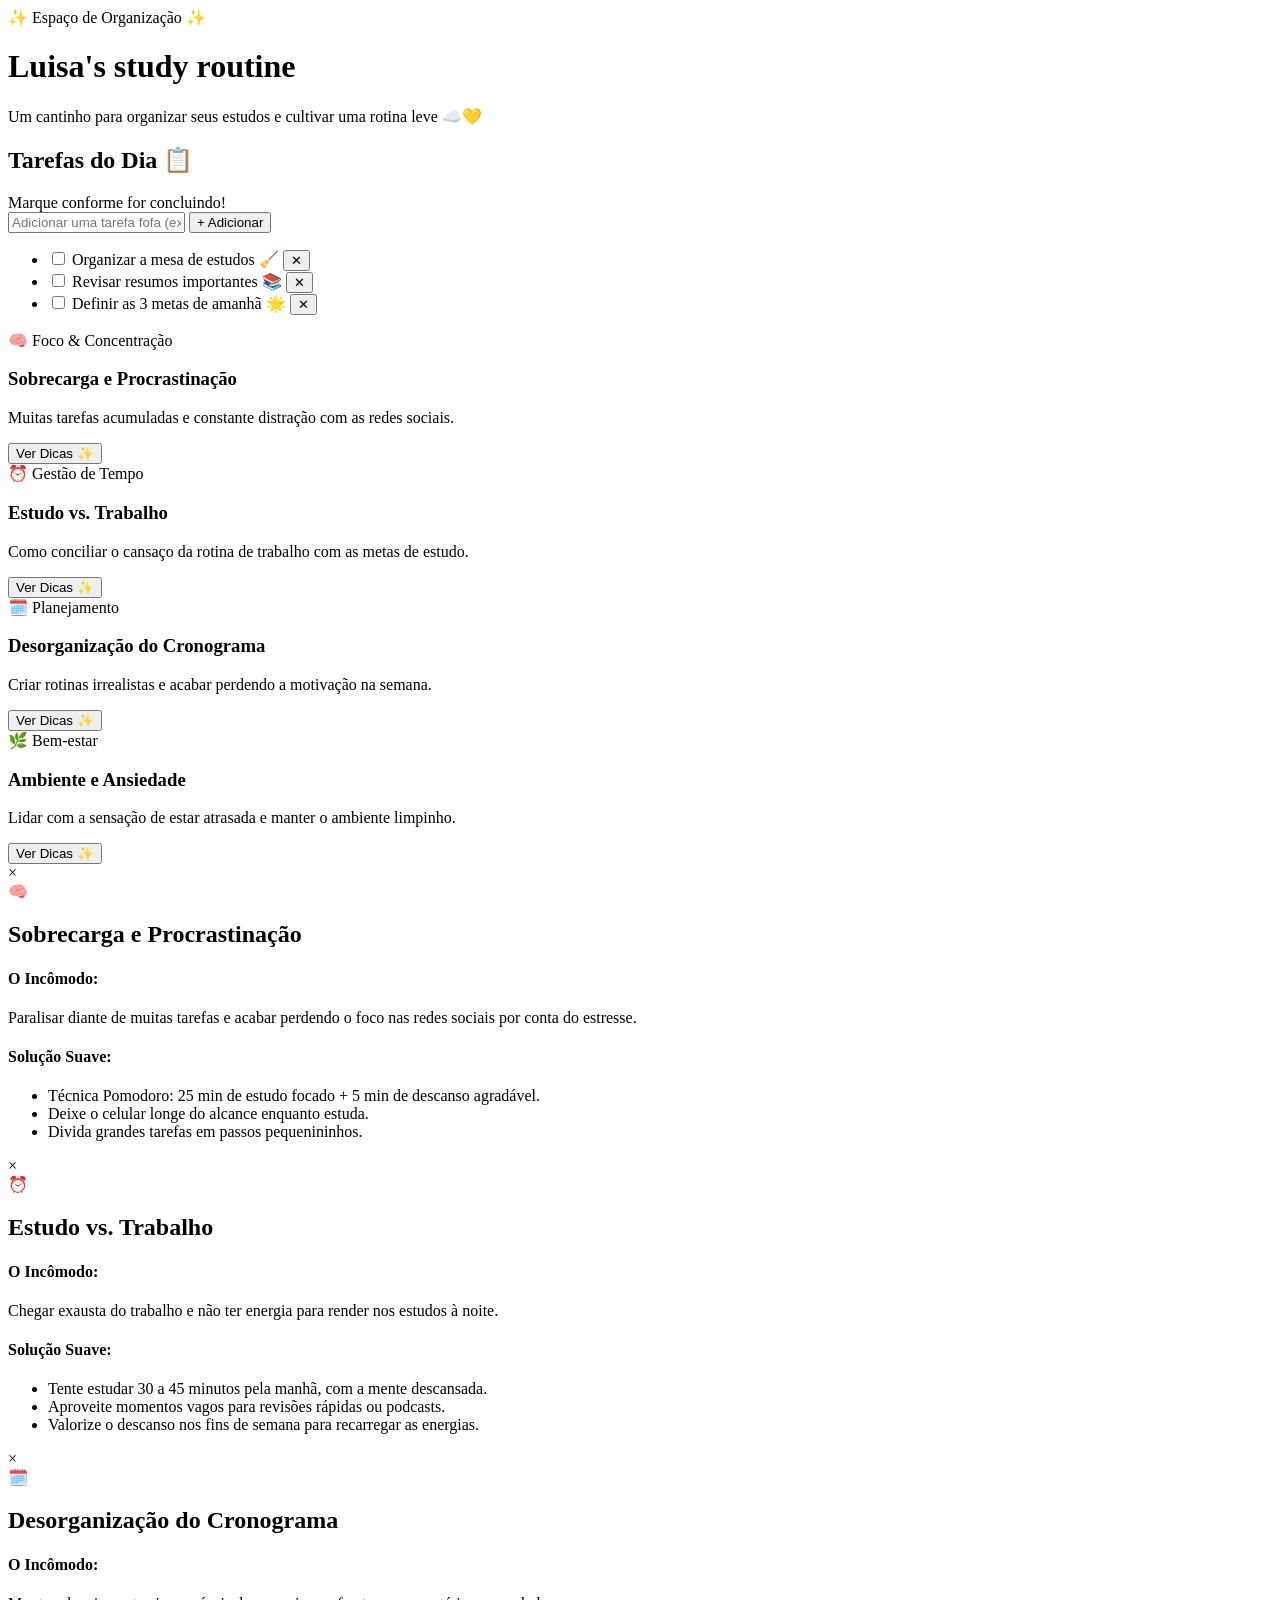
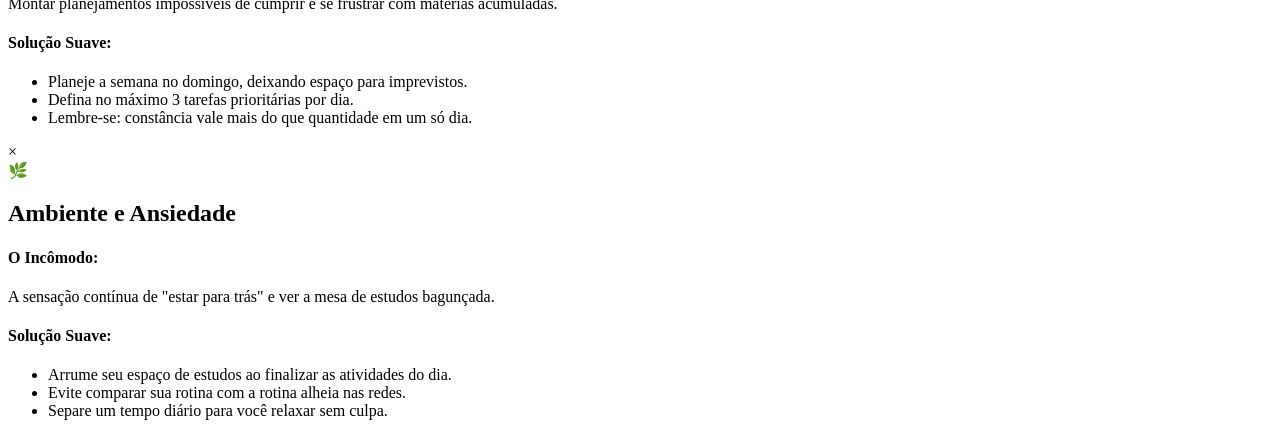
==== INDEX.html @ 955bf3cc "Add files via upload" ====
<!DOCTYPE html>
<html lang="pt-BR">
<head>
    <meta charset="UTF-8">
    <meta name="viewport" content="width=device-width, initial-scale=1.0">
    <title>Luisa's study routine</title>
    <link rel="preconnect" href="https://fonts.googleapis.com">
    <link rel="preconnect" href="https://fonts.gstatic.com" crossorigin>
    <link href="https://fonts.googleapis.com/css2?family=Fredoka:wght@400;500;600&family=Quicksand:wght@500;600;700&display=swap" rel="stylesheet">
    <link rel="stylesheet" href="style.css">
</head>
<body>

    <header class="header">
        <span class="badge-cute">✨ Espaço de Organização ✨</span>
        <h1>Luisa's study routine</h1>
        <p>Um cantinho para organizar seus estudos e cultivar uma rotina leve ☁️💛</p>
    </header>

    <!-- Seção do Checklist -->
    <section class="checklist-section">
        <div class="checklist-header">
            <h2>Tarefas do Dia 📋</h2>
            <span class="sub-text">Marque conforme for concluindo!</span>
        </div>
        
        <div class="input-container">
            <input type="text" id="taskInput" placeholder="Adicionar uma tarefa fofa (ex: Estudar 20min)...">
            <button type="button" onclick="addTask()">+ Adicionar</button>
        </div>

        <ul id="taskList" class="task-list">
            <li>
                <label class="custom-checkbox">
                    <input type="checkbox" onchange="toggleTask(this)">
                    <span class="checkmark"></span>
                    <span class="task-text">Organizar a mesa de estudos 🧹</span>
                </label>
                <button type="button" class="btn-delete" onclick="removeTask(this)">✕</button>
            </li>
            <li>
                <label class="custom-checkbox">
                    <input type="checkbox" onchange="toggleTask(this)">
                    <span class="checkmark"></span>
                    <span class="task-text">Revisar resumos importantes 📚</span>
                </label>
                <button type="button" class="btn-delete" onclick="removeTask(this)">✕</button>
            </li>
            <li>
                <label class="custom-checkbox">
                    <input type="checkbox" onchange="toggleTask(this)">
                    <span class="checkmark"></span>
                    <span class="task-text">Definir as 3 metas de amanhã 🌟</span>
                </label>
                <button type="button" class="btn-delete" onclick="removeTask(this)">✕</button>
            </li>
        </ul>
    </section>

    <!-- Cards de Conteúdo -->
    <main class="container">
        <!-- Card 1 -->
        <div class="card" onclick="openModal('modal-1')">
            <div class="card-header">
                <span class="card-icon">🧠</span>
                <span class="card-tag">Foco & Concentração</span>
            </div>
            <h3>Sobrecarga e Procrastinação</h3>
            <p>Muitas tarefas acumuladas e constante distração com as redes sociais.</p>

            <button type="button" class="btn-card">
                Ver Dicas ✨
            </button>
        </div>

        <!-- Card 2 -->
        <div class="card" onclick="openModal('modal-2')">
            <div class="card-header">
                <span class="card-icon">⏰</span>
                <span class="card-tag">Gestão de Tempo</span>
            </div>
            <h3>Estudo vs. Trabalho</h3>
            <p>Como conciliar o cansaço da rotina de trabalho com as metas de estudo.</p>

            <button type="button" class="btn-card">
                Ver Dicas ✨
            </button>
        </div>

        <!-- Card 3 -->
        <div class="card" onclick="openModal('modal-3')">
            <div class="card-header">
                <span class="card-icon">🗓️</span>
                <span class="card-tag">Planejamento</span>
            </div>
            <h3>Desorganização do Cronograma</h3>
            <p>Criar rotinas irrealistas e acabar perdendo a motivação na semana.</p>

            <button type="button" class="btn-card">
                Ver Dicas ✨
            </button>
        </div>

        <!-- Card 4 -->
        <div class="card" onclick="openModal('modal-4')">
            <div class="card-header">
                <span class="card-icon">🌿</span>
                <span class="card-tag">Bem-estar</span>
            </div>
            <h3>Ambiente e Ansiedade</h3>
            <p>Lidar com a sensação de estar atrasada e manter o ambiente limpinho.</p>

            <button type="button" class="btn-card">
                Ver Dicas ✨
            </button>
        </div>
    </main>

    <!-- Modais -->

    <!-- Modal 1 -->
    <div id="modal-1" class="modal">
        <div class="modal-content">
            <span class="close-btn" onclick="closeModal('modal-1')">&times;</span>
            <div class="modal-title-box">
                <span class="modal-emoji">🧠</span>
                <h2>Sobrecarga e Procrastinação</h2>
            </div>
            
            <div class="modal-section error-box">
                <h4> O Incômodo:</h4>
                <p>Paralisar diante de muitas tarefas e acabar perdendo o foco nas redes sociais por conta do estresse.</p>
            </div>

            <div class="modal-section success-box">
                <h4> Solução Suave:</h4>
                <ul>
                    <li>Técnica Pomodoro: 25 min de estudo focado + 5 min de descanso agradável.</li>
                    <li>Deixe o celular longe do alcance enquanto estuda.</li>
                    <li>Divida grandes tarefas em passos pequenininhos.</li>
                </ul>
            </div>
        </div>
    </div>

    <!-- Modal 2 -->
    <div id="modal-2" class="modal">
        <div class="modal-content">
            <span class="close-btn" onclick="closeModal('modal-2')">&times;</span>
            <div class="modal-title-box">
                <span class="modal-emoji">⏰</span>
                <h2>Estudo vs. Trabalho</h2>
            </div>
            
            <div class="modal-section error-box">
                <h4> O Incômodo:</h4>
                <p>Chegar exausta do trabalho e não ter energia para render nos estudos à noite.</p>
            </div>

            <div class="modal-section success-box">
                <h4> Solução Suave:</h4>
                <ul>
                    <li>Tente estudar 30 a 45 minutos pela manhã, com a mente descansada.</li>
                    <li>Aproveite momentos vagos para revisões rápidas ou podcasts.</li>
                    <li>Valorize o descanso nos fins de semana para recarregar as energias.</li>
                </ul>
            </div>
        </div>
    </div>

    <!-- Modal 3 -->
    <div id="modal-3" class="modal">
        <div class="modal-content">
            <span class="close-btn" onclick="closeModal('modal-3')">&times;</span>
            <div class="modal-title-box">
                <span class="modal-emoji">🗓️</span>
                <h2>Desorganização do Cronograma</h2>
            </div>
            
            <div class="modal-section error-box">
                <h4> O Incômodo:</h4>
                <p>Montar planejamentos impossíveis de cumprir e se frustrar com matérias acumuladas.</p>
            </div>

            <div class="modal-section success-box">
                <h4> Solução Suave:</h4>
                <ul>
                    <li>Planeje a semana no domingo, deixando espaço para imprevistos.</li>
                    <li>Defina no máximo 3 tarefas prioritárias por dia.</li>
                    <li>Lembre-se: constância vale mais do que quantidade em um só dia.</li>
                </ul>
            </div>
        </div>
    </div>

    <!-- Modal 4 -->
    <div id="modal-4" class="modal">
        <div class="modal-content">
            <span class="close-btn" onclick="closeModal('modal-4')">&times;</span>
            <div class="modal-title-box">
                <span class="modal-emoji">🌿</span>
                <h2>Ambiente e Ansiedade</h2>
            </div>
            
            <div class="modal-section error-box">
                <h4> O Incômodo:</h4>
                <p>A sensação contínua de "estar para trás" e ver a mesa de estudos bagunçada.</p>
            </div>

            <div class="modal-section success-box">
                <h4> Solução Suave:</h4>
                <ul>
                    <li>Arrume seu espaço de estudos ao finalizar as atividades do dia.</li>
                    <li>Evite comparar sua rotina com a rotina alheia nas redes.</li>
                    <li>Separe um tempo diário para você relaxar sem culpa.</li>
                </ul>
            </div>
        </div>
    </div>

    <script src="script.js"></script>
</body>
</html>
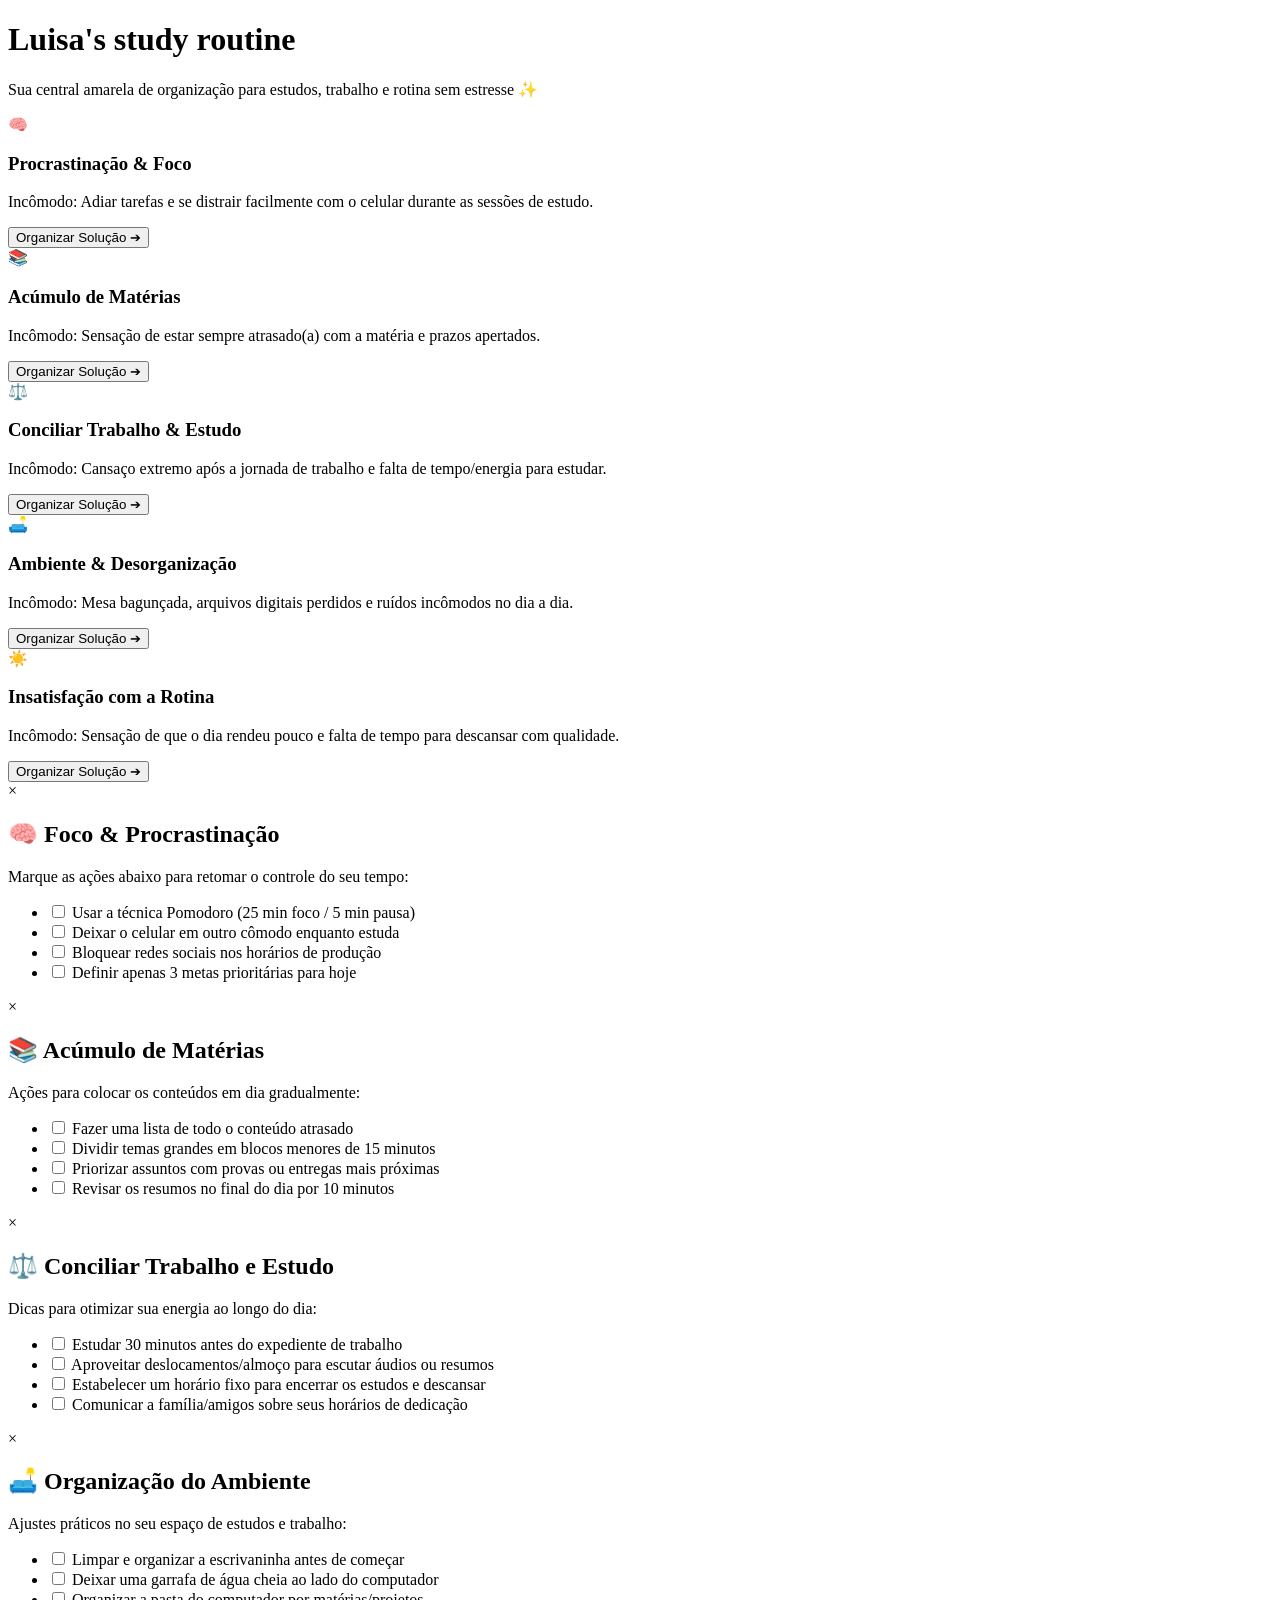
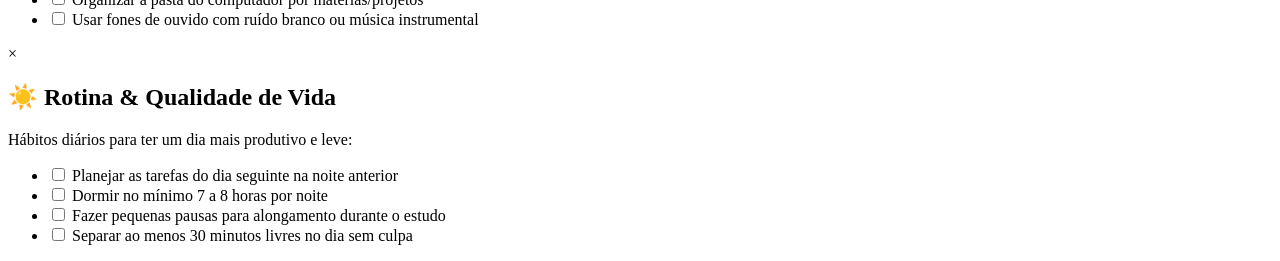
==== commit 4673d47b: "Update INDEX.html" ====
--- a/INDEX.html
+++ b/INDEX.html
@@ -3,221 +3,143 @@
 <head>
     <meta charset="UTF-8">
     <meta name="viewport" content="width=device-width, initial-scale=1.0">
-    <title>Luisa's study routine</title>
-    <link rel="preconnect" href="https://fonts.googleapis.com">
-    <link rel="preconnect" href="https://fonts.gstatic.com" crossorigin>
-    <link href="https://fonts.googleapis.com/css2?family=Fredoka:wght@400;500;600&family=Quicksand:wght@500;600;700&display=swap" rel="stylesheet">
+    <title>Luisa's Study Routine</title>
+    <!-- Fonte Pixel/Retro e Fonte Elegante -->
+    <link href="https://fonts.googleapis.com/css2?family=Press+Start+2P&family=Fredoka:wght@400;600&display=swap" rel="stylesheet">
     <link rel="stylesheet" href="style.css">
 </head>
 <body>
 
-    <header class="header">
-        <span class="badge-cute">✨ Espaço de Organização ✨</span>
-        <h1>Luisa's study routine</h1>
-        <p>Um cantinho para organizar seus estudos e cultivar uma rotina leve ☁️💛</p>
-    </header>
+    <div class="container">
+        <!-- Cabeçalho -->
+        <header class="header">
+            <h1 class="pixel-title">Luisa's study routine</h1>
+            <p class="subtitle">Sua central amarela de organização para estudos, trabalho e rotina sem estresse ✨</p>
+        </header>
 
-    <!-- Seção do Checklist -->
-    <section class="checklist-section">
-        <div class="checklist-header">
-            <h2>Tarefas do Dia 📋</h2>
-            <span class="sub-text">Marque conforme for concluindo!</span>
-        </div>
-        
-        <div class="input-container">
-            <input type="text" id="taskInput" placeholder="Adicionar uma tarefa fofa (ex: Estudar 20min)...">
-            <button type="button" onclick="addTask()">+ Adicionar</button>
-        </div>
+        <!-- Grade de Cards de Problemas/Incômodos do Dia a Dia -->
+        <main class="cards-grid">
+            
+            <!-- Card 1 -->
+            <div class="card" onclick="openModal('modal-procrastinacao')">
+                <div class="card-icon">🧠</div>
+                <h3>Procrastinação & Foco</h3>
+                <p>Incômodo: Adiar tarefas e se distrair facilmente com o celular durante as sessões de estudo.</p>
+                <button class="btn-card">Organizar Solução ➔</button>
+            </div>
 
-        <ul id="taskList" class="task-list">
-            <li>
-                <label class="custom-checkbox">
-                    <input type="checkbox" onchange="toggleTask(this)">
-                    <span class="checkmark"></span>
-                    <span class="task-text">Organizar a mesa de estudos 🧹</span>
-                </label>
-                <button type="button" class="btn-delete" onclick="removeTask(this)">✕</button>
-            </li>
-            <li>
-                <label class="custom-checkbox">
-                    <input type="checkbox" onchange="toggleTask(this)">
-                    <span class="checkmark"></span>
-                    <span class="task-text">Revisar resumos importantes 📚</span>
-                </label>
-                <button type="button" class="btn-delete" onclick="removeTask(this)">✕</button>
-            </li>
-            <li>
-                <label class="custom-checkbox">
-                    <input type="checkbox" onchange="toggleTask(this)">
-                    <span class="checkmark"></span>
-                    <span class="task-text">Definir as 3 metas de amanhã 🌟</span>
-                </label>
-                <button type="button" class="btn-delete" onclick="removeTask(this)">✕</button>
-            </li>
-        </ul>
-    </section>
+            <!-- Card 2 -->
+            <div class="card" onclick="openModal('modal-sobrecarga')">
+                <div class="card-icon">📚</div>
+                <h3>Acúmulo de Matérias</h3>
+                <p>Incômodo: Sensação de estar sempre atrasado(a) com a matéria e prazos apertados.</p>
+                <button class="btn-card">Organizar Solução ➔</button>
+            </div>
 
-    <!-- Cards de Conteúdo -->
-    <main class="container">
-        <!-- Card 1 -->
-        <div class="card" onclick="openModal('modal-1')">
-            <div class="card-header">
-                <span class="card-icon">🧠</span>
-                <span class="card-tag">Foco & Concentração</span>
+            <!-- Card 3 -->
+            <div class="card" onclick="openModal('modal-trabalho-estudo')">
+                <div class="card-icon">⚖️</div>
+                <h3>Conciliar Trabalho & Estudo</h3>
+                <p>Incômodo: Cansaço extremo após a jornada de trabalho e falta de tempo/energia para estudar.</p>
+                <button class="btn-card">Organizar Solução ➔</button>
             </div>
-            <h3>Sobrecarga e Procrastinação</h3>
-            <p>Muitas tarefas acumuladas e constante distração com as redes sociais.</p>
 
-            <button type="button" class="btn-card">
-                Ver Dicas ✨
-            </button>
-        </div>
+            <!-- Card 4 -->
+            <div class="card" onclick="openModal('modal-ambiente')">
+                <div class="card-icon">🛋️</div>
+                <h3>Ambiente & Desorganização</h3>
+                <p>Incômodo: Mesa bagunçada, arquivos digitais perdidos e ruídos incômodos no dia a dia.</p>
+                <button class="btn-card">Organizar Solução ➔</button>
+            </div>
 
-        <!-- Card 2 -->
-        <div class="card" onclick="openModal('modal-2')">
-            <div class="card-header">
-                <span class="card-icon">⏰</span>
-                <span class="card-tag">Gestão de Tempo</span>
+            <!-- Card 5 -->
+            <div class="card" onclick="openModal('modal-rotina-diaria')">
+                <div class="card-icon">☀️</div>
+                <h3>Insatisfação com a Rotina</h3>
+                <p>Incômodo: Sensação de que o dia rendeu pouco e falta de tempo para descansar com qualidade.</p>
+                <button class="btn-card">Organizar Solução ➔</button>
             </div>
-            <h3>Estudo vs. Trabalho</h3>
-            <p>Como conciliar o cansaço da rotina de trabalho com as metas de estudo.</p>
 
-            <button type="button" class="btn-card">
-                Ver Dicas ✨
-            </button>
-        </div>
+        </main>
+    </div>
 
-        <!-- Card 3 -->
-        <div class="card" onclick="openModal('modal-3')">
-            <div class="card-header">
-                <span class="card-icon">🗓️</span>
-                <span class="card-tag">Planejamento</span>
-            </div>
-            <h3>Desorganização do Cronograma</h3>
-            <p>Criar rotinas irrealistas e acabar perdendo a motivação na semana.</p>
-
-            <button type="button" class="btn-card">
-                Ver Dicas ✨
-            </button>
-        </div>
-
-        <!-- Card 4 -->
-        <div class="card" onclick="openModal('modal-4')">
-            <div class="card-header">
-                <span class="card-icon">🌿</span>
-                <span class="card-tag">Bem-estar</span>
-            </div>
-            <h3>Ambiente e Ansiedade</h3>
-            <p>Lidar com a sensação de estar atrasada e manter o ambiente limpinho.</p>
-
-            <button type="button" class="btn-card">
-                Ver Dicas ✨
-            </button>
-        </div>
-    </main>
-
-    <!-- Modais -->
+    <!-- Modais com Checklist -->
 
     <!-- Modal 1 -->
-    <div id="modal-1" class="modal">
+    <div id="modal-procrastinacao" class="modal">
         <div class="modal-content">
-            <span class="close-btn" onclick="closeModal('modal-1')">&times;</span>
-            <div class="modal-title-box">
-                <span class="modal-emoji">🧠</span>
-                <h2>Sobrecarga e Procrastinação</h2>
-            </div>
-            
-            <div class="modal-section error-box">
-                <h4> O Incômodo:</h4>
-                <p>Paralisar diante de muitas tarefas e acabar perdendo o foco nas redes sociais por conta do estresse.</p>
-            </div>
-
-            <div class="modal-section success-box">
-                <h4> Solução Suave:</h4>
-                <ul>
-                    <li>Técnica Pomodoro: 25 min de estudo focado + 5 min de descanso agradável.</li>
-                    <li>Deixe o celular longe do alcance enquanto estuda.</li>
-                    <li>Divida grandes tarefas em passos pequenininhos.</li>
-                </ul>
-            </div>
+            <span class="close-btn" onclick="closeModal('modal-procrastinacao')">&times;</span>
+            <h2>🧠 Foco & Procrastinação</h2>
+            <p class="modal-desc">Marque as ações abaixo para retomar o controle do seu tempo:</p>
+            <ul class="checklist">
+                <li><input type="checkbox"> Usar a técnica Pomodoro (25 min foco / 5 min pausa)</li>
+                <li><input type="checkbox"> Deixar o celular em outro cômodo enquanto estuda</li>
+                <li><input type="checkbox"> Bloquear redes sociais nos horários de produção</li>
+                <li><input type="checkbox"> Definir apenas 3 metas prioritárias para hoje</li>
+            </ul>
         </div>
     </div>
 
     <!-- Modal 2 -->
-    <div id="modal-2" class="modal">
+    <div id="modal-sobrecarga" class="modal">
         <div class="modal-content">
-            <span class="close-btn" onclick="closeModal('modal-2')">&times;</span>
-            <div class="modal-title-box">
-                <span class="modal-emoji">⏰</span>
-                <h2>Estudo vs. Trabalho</h2>
-            </div>
-            
-            <div class="modal-section error-box">
-                <h4> O Incômodo:</h4>
-                <p>Chegar exausta do trabalho e não ter energia para render nos estudos à noite.</p>
-            </div>
-
-            <div class="modal-section success-box">
-                <h4> Solução Suave:</h4>
-                <ul>
-                    <li>Tente estudar 30 a 45 minutos pela manhã, com a mente descansada.</li>
-                    <li>Aproveite momentos vagos para revisões rápidas ou podcasts.</li>
-                    <li>Valorize o descanso nos fins de semana para recarregar as energias.</li>
-                </ul>
-            </div>
+            <span class="close-btn" onclick="closeModal('modal-sobrecarga')">&times;</span>
+            <h2>📚 Acúmulo de Matérias</h2>
+            <p class="modal-desc">Ações para colocar os conteúdos em dia gradualmente:</p>
+            <ul class="checklist">
+                <li><input type="checkbox"> Fazer uma lista de todo o conteúdo atrasado</li>
+                <li><input type="checkbox"> Dividir temas grandes em blocos menores de 15 minutos</li>
+                <li><input type="checkbox"> Priorizar assuntos com provas ou entregas mais próximas</li>
+                <li><input type="checkbox"> Revisar os resumos no final do dia por 10 minutos</li>
+            </ul>
         </div>
     </div>
 
     <!-- Modal 3 -->
-    <div id="modal-3" class="modal">
+    <div id="modal-trabalho-estudo" class="modal">
         <div class="modal-content">
-            <span class="close-btn" onclick="closeModal('modal-3')">&times;</span>
-            <div class="modal-title-box">
-                <span class="modal-emoji">🗓️</span>
-                <h2>Desorganização do Cronograma</h2>
-            </div>
-            
-            <div class="modal-section error-box">
-                <h4> O Incômodo:</h4>
-                <p>Montar planejamentos impossíveis de cumprir e se frustrar com matérias acumuladas.</p>
-            </div>
-
-            <div class="modal-section success-box">
-                <h4> Solução Suave:</h4>
-                <ul>
-                    <li>Planeje a semana no domingo, deixando espaço para imprevistos.</li>
-                    <li>Defina no máximo 3 tarefas prioritárias por dia.</li>
-                    <li>Lembre-se: constância vale mais do que quantidade em um só dia.</li>
-                </ul>
-            </div>
+            <span class="close-btn" onclick="closeModal('modal-trabalho-estudo')">&times;</span>
+            <h2>⚖️ Conciliar Trabalho e Estudo</h2>
+            <p class="modal-desc">Dicas para otimizar sua energia ao longo do dia:</p>
+            <ul class="checklist">
+                <li><input type="checkbox"> Estudar 30 minutos antes do expediente de trabalho</li>
+                <li><input type="checkbox"> Aproveitar deslocamentos/almoço para escutar áudios ou resumos</li>
+                <li><input type="checkbox"> Estabelecer um horário fixo para encerrar os estudos e descansar</li>
+                <li><input type="checkbox"> Comunicar a família/amigos sobre seus horários de dedicação</li>
+            </ul>
         </div>
     </div>
 
     <!-- Modal 4 -->
-    <div id="modal-4" class="modal">
+    <div id="modal-ambiente" class="modal">
         <div class="modal-content">
-            <span class="close-btn" onclick="closeModal('modal-4')">&times;</span>
-            <div class="modal-title-box">
-                <span class="modal-emoji">🌿</span>
-                <h2>Ambiente e Ansiedade</h2>
-            </div>
-            
-            <div class="modal-section error-box">
-                <h4> O Incômodo:</h4>
-                <p>A sensação contínua de "estar para trás" e ver a mesa de estudos bagunçada.</p>
-            </div>
+            <span class="close-btn" onclick="closeModal('modal-ambiente')">&times;</span>
+            <h2>🛋️ Organização do Ambiente</h2>
+            <p class="modal-desc">Ajustes práticos no seu espaço de estudos e trabalho:</p>
+            <ul class="checklist">
+                <li><input type="checkbox"> Limpar e organizar a escrivaninha antes de começar</li>
+                <li><input type="checkbox"> Deixar uma garrafa de água cheia ao lado do computador</li>
+                <li><input type="checkbox"> Organizar a pasta do computador por matérias/projetos</li>
+                <li><input type="checkbox"> Usar fones de ouvido com ruído branco ou música instrumental</li>
+            </ul>
+        </div>
+    </div>
 
-            <div class="modal-section success-box">
-                <h4> Solução Suave:</h4>
-                <ul>
-                    <li>Arrume seu espaço de estudos ao finalizar as atividades do dia.</li>
-                    <li>Evite comparar sua rotina com a rotina alheia nas redes.</li>
-                    <li>Separe um tempo diário para você relaxar sem culpa.</li>
-                </ul>
-            </div>
+    <!-- Modal 5 -->
+    <div id="modal-rotina-diaria" class="modal">
+        <div class="modal-content">
+            <span class="close-btn" onclick="closeModal('modal-rotina-diaria')">&times;</span>
+            <h2>☀️ Rotina & Qualidade de Vida</h2>
+            <p class="modal-desc">Hábitos diários para ter um dia mais produtivo e leve:</p>
+            <ul class="checklist">
+                <li><input type="checkbox"> Planejar as tarefas do dia seguinte na noite anterior</li>
+                <li><input type="checkbox"> Dormir no mínimo 7 a 8 horas por noite</li>
+                <li><input type="checkbox"> Fazer pequenas pausas para alongamento durante o estudo</li>
+                <li><input type="checkbox"> Separar ao menos 30 minutos livres no dia sem culpa</li>
+            </ul>
         </div>
     </div>
 
     <script src="script.js"></script>
 </body>
-</html>+</html>
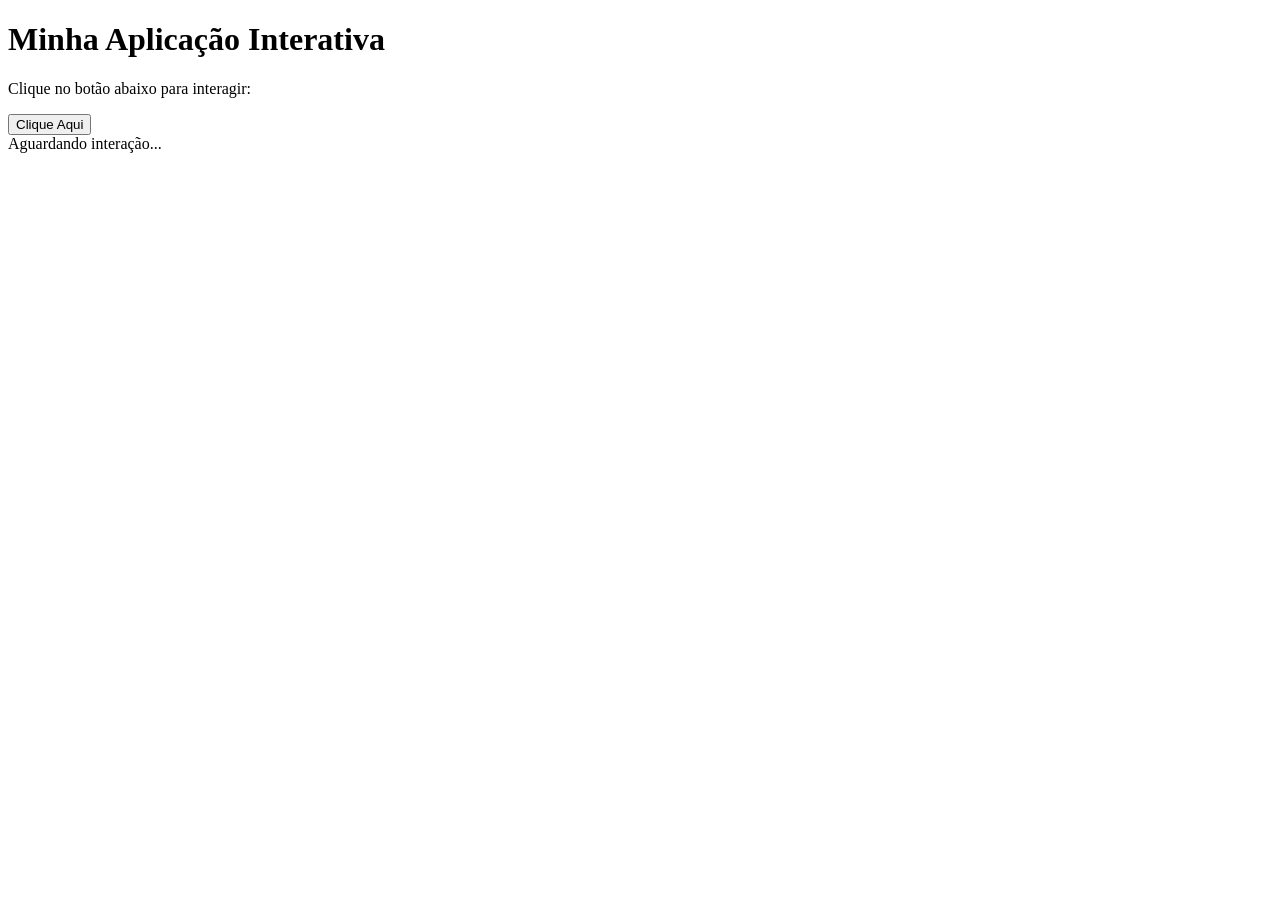
==== commit 26abaedf: "Update INDEX.html" ====
--- a/INDEX.html
+++ b/INDEX.html
@@ -3,143 +3,24 @@
 <head>
     <meta charset="UTF-8">
     <meta name="viewport" content="width=device-width, initial-scale=1.0">
-    <title>Luisa's Study Routine</title>
-    <!-- Fonte Pixel/Retro e Fonte Elegante -->
-    <link href="https://fonts.googleapis.com/css2?family=Press+Start+2P&family=Fredoka:wght@400;600&display=swap" rel="stylesheet">
-    <link rel="stylesheet" href="style.css">
+    <title>Aplicação Interativa</title>
+    <!-- Vincula o arquivo de estilos CSS -->
+    <link rel="stylesheet" href="styles.css">
 </head>
 <body>
 
-    <div class="container">
-        <!-- Cabeçalho -->
-        <header class="header">
-            <h1 class="pixel-title">Luisa's study routine</h1>
-            <p class="subtitle">Sua central amarela de organização para estudos, trabalho e rotina sem estresse ✨</p>
-        </header>
+    <main class="container">
+        <h1>Minha Aplicação Interativa</h1>
+        <p>Clique no botão abaixo para interagir:</p>
+        
+        <button id="interactive-btn" class="btn">Clique Aqui</button>
+        
+        <div id="output-message" class="message-box">
+            Aguardando interação...
+        </div>
+    </main>
 
-        <!-- Grade de Cards de Problemas/Incômodos do Dia a Dia -->
-        <main class="cards-grid">
-            
-            <!-- Card 1 -->
-            <div class="card" onclick="openModal('modal-procrastinacao')">
-                <div class="card-icon">🧠</div>
-                <h3>Procrastinação & Foco</h3>
-                <p>Incômodo: Adiar tarefas e se distrair facilmente com o celular durante as sessões de estudo.</p>
-                <button class="btn-card">Organizar Solução ➔</button>
-            </div>
-
-            <!-- Card 2 -->
-            <div class="card" onclick="openModal('modal-sobrecarga')">
-                <div class="card-icon">📚</div>
-                <h3>Acúmulo de Matérias</h3>
-                <p>Incômodo: Sensação de estar sempre atrasado(a) com a matéria e prazos apertados.</p>
-                <button class="btn-card">Organizar Solução ➔</button>
-            </div>
-
-            <!-- Card 3 -->
-            <div class="card" onclick="openModal('modal-trabalho-estudo')">
-                <div class="card-icon">⚖️</div>
-                <h3>Conciliar Trabalho & Estudo</h3>
-                <p>Incômodo: Cansaço extremo após a jornada de trabalho e falta de tempo/energia para estudar.</p>
-                <button class="btn-card">Organizar Solução ➔</button>
-            </div>
-
-            <!-- Card 4 -->
-            <div class="card" onclick="openModal('modal-ambiente')">
-                <div class="card-icon">🛋️</div>
-                <h3>Ambiente & Desorganização</h3>
-                <p>Incômodo: Mesa bagunçada, arquivos digitais perdidos e ruídos incômodos no dia a dia.</p>
-                <button class="btn-card">Organizar Solução ➔</button>
-            </div>
-
-            <!-- Card 5 -->
-            <div class="card" onclick="openModal('modal-rotina-diaria')">
-                <div class="card-icon">☀️</div>
-                <h3>Insatisfação com a Rotina</h3>
-                <p>Incômodo: Sensação de que o dia rendeu pouco e falta de tempo para descansar com qualidade.</p>
-                <button class="btn-card">Organizar Solução ➔</button>
-            </div>
-
-        </main>
-    </div>
-
-    <!-- Modais com Checklist -->
-
-    <!-- Modal 1 -->
-    <div id="modal-procrastinacao" class="modal">
-        <div class="modal-content">
-            <span class="close-btn" onclick="closeModal('modal-procrastinacao')">&times;</span>
-            <h2>🧠 Foco & Procrastinação</h2>
-            <p class="modal-desc">Marque as ações abaixo para retomar o controle do seu tempo:</p>
-            <ul class="checklist">
-                <li><input type="checkbox"> Usar a técnica Pomodoro (25 min foco / 5 min pausa)</li>
-                <li><input type="checkbox"> Deixar o celular em outro cômodo enquanto estuda</li>
-                <li><input type="checkbox"> Bloquear redes sociais nos horários de produção</li>
-                <li><input type="checkbox"> Definir apenas 3 metas prioritárias para hoje</li>
-            </ul>
-        </div>
-    </div>
-
-    <!-- Modal 2 -->
-    <div id="modal-sobrecarga" class="modal">
-        <div class="modal-content">
-            <span class="close-btn" onclick="closeModal('modal-sobrecarga')">&times;</span>
-            <h2>📚 Acúmulo de Matérias</h2>
-            <p class="modal-desc">Ações para colocar os conteúdos em dia gradualmente:</p>
-            <ul class="checklist">
-                <li><input type="checkbox"> Fazer uma lista de todo o conteúdo atrasado</li>
-                <li><input type="checkbox"> Dividir temas grandes em blocos menores de 15 minutos</li>
-                <li><input type="checkbox"> Priorizar assuntos com provas ou entregas mais próximas</li>
-                <li><input type="checkbox"> Revisar os resumos no final do dia por 10 minutos</li>
-            </ul>
-        </div>
-    </div>
-
-    <!-- Modal 3 -->
-    <div id="modal-trabalho-estudo" class="modal">
-        <div class="modal-content">
-            <span class="close-btn" onclick="closeModal('modal-trabalho-estudo')">&times;</span>
-            <h2>⚖️ Conciliar Trabalho e Estudo</h2>
-            <p class="modal-desc">Dicas para otimizar sua energia ao longo do dia:</p>
-            <ul class="checklist">
-                <li><input type="checkbox"> Estudar 30 minutos antes do expediente de trabalho</li>
-                <li><input type="checkbox"> Aproveitar deslocamentos/almoço para escutar áudios ou resumos</li>
-                <li><input type="checkbox"> Estabelecer um horário fixo para encerrar os estudos e descansar</li>
-                <li><input type="checkbox"> Comunicar a família/amigos sobre seus horários de dedicação</li>
-            </ul>
-        </div>
-    </div>
-
-    <!-- Modal 4 -->
-    <div id="modal-ambiente" class="modal">
-        <div class="modal-content">
-            <span class="close-btn" onclick="closeModal('modal-ambiente')">&times;</span>
-            <h2>🛋️ Organização do Ambiente</h2>
-            <p class="modal-desc">Ajustes práticos no seu espaço de estudos e trabalho:</p>
-            <ul class="checklist">
-                <li><input type="checkbox"> Limpar e organizar a escrivaninha antes de começar</li>
-                <li><input type="checkbox"> Deixar uma garrafa de água cheia ao lado do computador</li>
-                <li><input type="checkbox"> Organizar a pasta do computador por matérias/projetos</li>
-                <li><input type="checkbox"> Usar fones de ouvido com ruído branco ou música instrumental</li>
-            </ul>
-        </div>
-    </div>
-
-    <!-- Modal 5 -->
-    <div id="modal-rotina-diaria" class="modal">
-        <div class="modal-content">
-            <span class="close-btn" onclick="closeModal('modal-rotina-diaria')">&times;</span>
-            <h2>☀️ Rotina & Qualidade de Vida</h2>
-            <p class="modal-desc">Hábitos diários para ter um dia mais produtivo e leve:</p>
-            <ul class="checklist">
-                <li><input type="checkbox"> Planejar as tarefas do dia seguinte na noite anterior</li>
-                <li><input type="checkbox"> Dormir no mínimo 7 a 8 horas por noite</li>
-                <li><input type="checkbox"> Fazer pequenas pausas para alongamento durante o estudo</li>
-                <li><input type="checkbox"> Separar ao menos 30 minutos livres no dia sem culpa</li>
-            </ul>
-        </div>
-    </div>
-
+    <!-- Vincula o arquivo de lógica JavaScript -->
     <script src="script.js"></script>
 </body>
 </html>
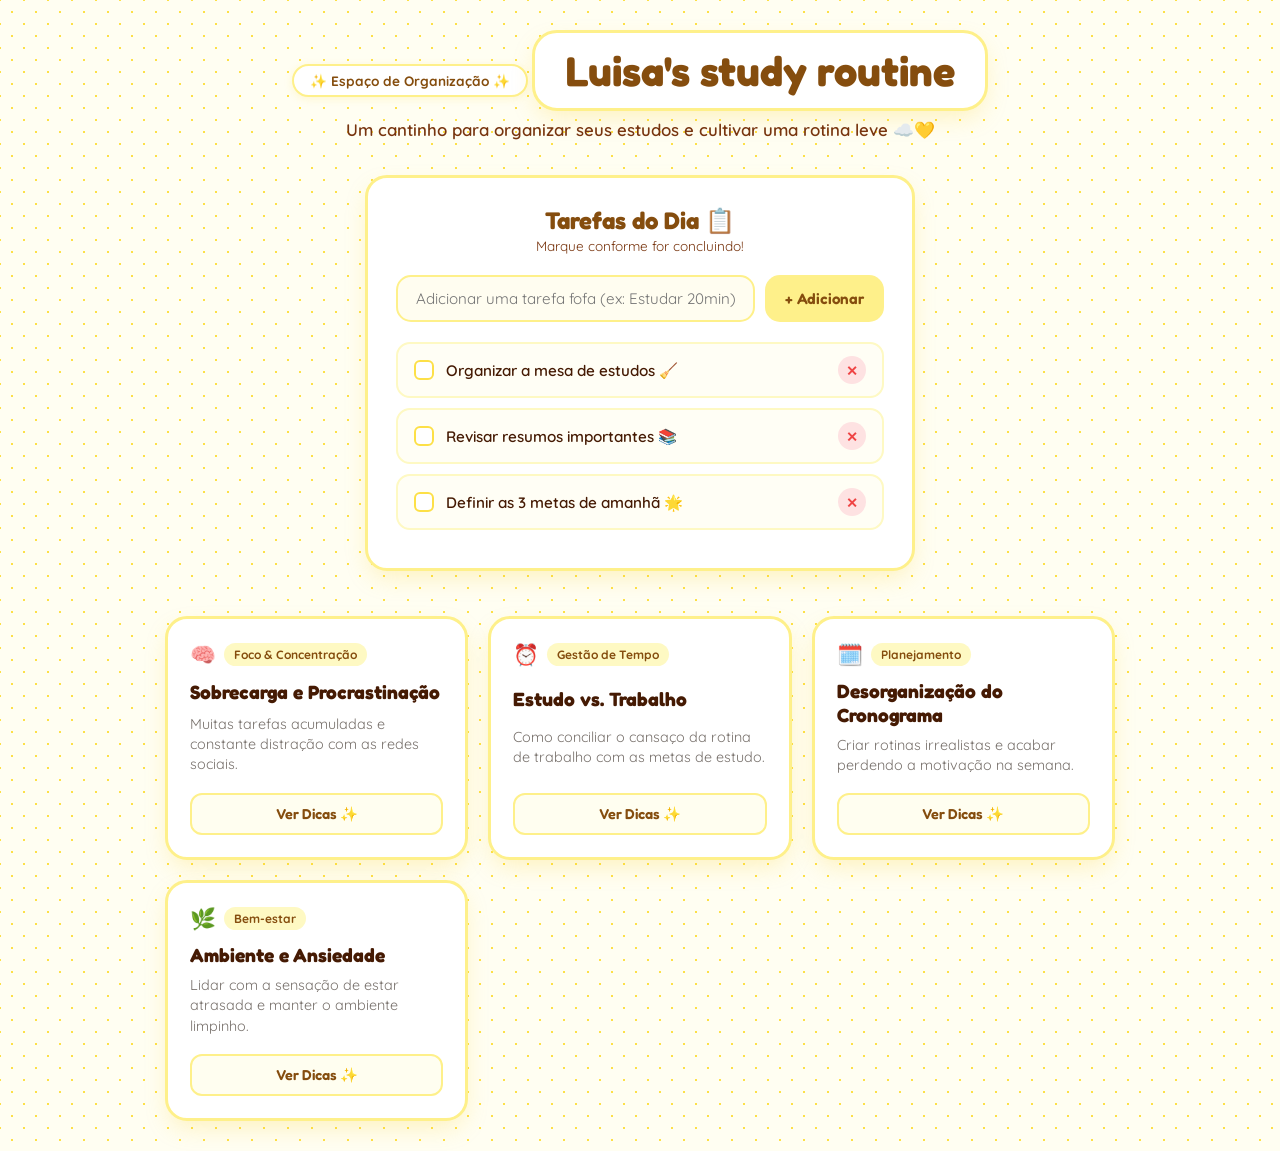
==== commit 7125179c: "Add files via upload" ====
--- a/INDEX.html
+++ b/INDEX.html
@@ -3,24 +3,289 @@
 <head>
     <meta charset="UTF-8">
     <meta name="viewport" content="width=device-width, initial-scale=1.0">
-    <title>Aplicação Interativa</title>
-    <!-- Vincula o arquivo de estilos CSS -->
-    <link rel="stylesheet" href="styles.css">
+    <title>Luisa's study routine</title>
+    
+    <!-- Importação de Fontes Google: Fredoka e Quicksand -->
+    <link rel="preconnect" href="https://fonts.googleapis.com">
+    <link rel="preconnect" href="https://fonts.gstatic.com" crossorigin>
+    <link href="https://fonts.googleapis.com/css2?family=Fredoka:wght@400;500;600;700&family=Quicksand:wght@500;600;700&display=swap" rel="stylesheet">
+
+    <!-- Arquivo CSS Externo -->
+    <link rel="stylesheet" href="style.css">
 </head>
 <body>
 
+    <header class="header">
+        <span class="badge-cute">✨ Espaço de Organização ✨</span>
+        <h1>Luisa's study routine</h1>
+        <p>Um cantinho para organizar seus estudos e cultivar uma rotina leve ☁️💛</p>
+    </header>
+
+    <section class="checklist-section">
+        <div class="checklist-header">
+            <h2>Tarefas do Dia 📋</h2>
+            <span class="sub-text">Marque conforme for concluindo!</span>
+        </div>
+        
+        <div id="toastMsg" class="toast-msg">Por favor, digite uma tarefa fofinha antes de adicionar! ✨</div>
+
+        <div class="input-container">
+            <input type="text" id="taskInput" placeholder="Adicionar uma tarefa fofa (ex: Estudar 20min)..." onkeypress="handleKeyPress(event)">
+            <button type="button" onclick="addTask()">+ Adicionar</button>
+        </div>
+
+        <ul id="taskList" class="task-list">
+            <li>
+                <label class="custom-checkbox">
+                    <input type="checkbox">
+                    <span class="checkmark"></span>
+                    <span class="task-text">Organizar a mesa de estudos 🧹</span>
+                </label>
+                <button type="button" class="btn-delete" onclick="removeTask(this)">✕</button>
+            </li>
+            <li>
+                <label class="custom-checkbox">
+                    <input type="checkbox">
+                    <span class="checkmark"></span>
+                    <span class="task-text">Revisar resumos importantes 📚</span>
+                </label>
+                <button type="button" class="btn-delete" onclick="removeTask(this)">✕</button>
+            </li>
+            <li>
+                <label class="custom-checkbox">
+                    <input type="checkbox">
+                    <span class="checkmark"></span>
+                    <span class="task-text">Definir as 3 metas de amanhã 🌟</span>
+                </label>
+                <button type="button" class="btn-delete" onclick="removeTask(this)">✕</button>
+            </li>
+        </ul>
+    </section>
+
     <main class="container">
-        <h1>Minha Aplicação Interativa</h1>
-        <p>Clique no botão abaixo para interagir:</p>
-        
-        <button id="interactive-btn" class="btn">Clique Aqui</button>
-        
-        <div id="output-message" class="message-box">
-            Aguardando interação...
+        <!-- Card 1 -->
+        <div class="card" onclick="openModal('modal-1')">
+            <div class="card-header">
+                <span class="card-icon">🧠</span>
+                <span class="card-tag">Foco & Concentração</span>
+            </div>
+            <h3>Sobrecarga e Procrastinação</h3>
+            <p>Muitas tarefas acumuladas e constante distração com as redes sociais.</p>
+            <button type="button" class="btn-card">Ver Dicas ✨</button>
+        </div>
+
+        <!-- Card 2 -->
+        <div class="card" onclick="openModal('modal-2')">
+            <div class="card-header">
+                <span class="card-icon">⏰</span>
+                <span class="card-tag">Gestão de Tempo</span>
+            </div>
+            <h3>Estudo vs. Trabalho</h3>
+            <p>Como conciliar o cansaço da rotina de trabalho com as metas de estudo.</p>
+            <button type="button" class="btn-card">Ver Dicas ✨</button>
+        </div>
+
+        <!-- Card 3 -->
+        <div class="card" onclick="openModal('modal-3')">
+            <div class="card-header">
+                <span class="card-icon">🗓️</span>
+                <span class="card-tag">Planejamento</span>
+            </div>
+            <h3>Desorganização do Cronograma</h3>
+            <p>Criar rotinas irrealistas e acabar perdendo a motivação na semana.</p>
+            <button type="button" class="btn-card">Ver Dicas ✨</button>
+        </div>
+
+        <!-- Card 4 -->
+        <div class="card" onclick="openModal('modal-4')">
+            <div class="card-header">
+                <span class="card-icon">🌿</span>
+                <span class="card-tag">Bem-estar</span>
+            </div>
+            <h3>Ambiente e Ansiedade</h3>
+            <p>Lidar com a sensação de estar atrasada e manter o ambiente limpinho.</p>
+            <button type="button" class="btn-card">Ver Dicas ✨</button>
         </div>
     </main>
 
-    <!-- Vincula o arquivo de lógica JavaScript -->
-    <script src="script.js"></script>
+    <!-- Modal 1 -->
+    <div id="modal-1" class="modal">
+        <div class="modal-content">
+            <span class="close-btn" onclick="closeModal('modal-1')">&times;</span>
+            <div class="modal-title-box">
+                <span class="modal-emoji">🧠</span>
+                <h2>Sobrecarga e Procrastinação</h2>
+            </div>
+            
+            <div class="modal-section error-box">
+                <h4>⚠️ O Incômodo:</h4>
+                <p>Paralisar diante de muitas tarefas e acabar perdendo o foco nas redes sociais por conta do estresse.</p>
+            </div>
+
+            <div class="modal-section success-box">
+                <h4>🌱 Solução Suave:</h4>
+                <ul>
+                    <li>Técnica Pomodoro: 25 min de estudo focado + 5 min de descanso agradável.</li>
+                    <li>Deixe o celular longe do alcance enquanto estuda.</li>
+                    <li>Divida grandes tarefas em passos pequenininhos.</li>
+                </ul>
+            </div>
+        </div>
+    </div>
+
+    <!-- Modal 2 -->
+    <div id="modal-2" class="modal">
+        <div class="modal-content">
+            <span class="close-btn" onclick="closeModal('modal-2')">&times;</span>
+            <div class="modal-title-box">
+                <span class="modal-emoji">⏰</span>
+                <h2>Estudo vs. Trabalho</h2>
+            </div>
+            
+            <div class="modal-section error-box">
+                <h4>⚠️ O Incômodo:</h4>
+                <p>Chegar exausta do trabalho e não ter energia para render nos estudos à noite.</p>
+            </div>
+
+            <div class="modal-section success-box">
+                <h4>🌱 Solução Suave:</h4>
+                <ul>
+                    <li>Tente estudar 30 a 45 minutos pela manhã, com a mente descansada.</li>
+                    <li>Aproveite momentos vagos para revisões rápidas ou podcasts.</li>
+                    <li>Valorize o descanso nos fins de semana para recarregar as energias.</li>
+                </ul>
+            </div>
+        </div>
+    </div>
+
+    <!-- Modal 3 -->
+    <div id="modal-3" class="modal">
+        <div class="modal-content">
+            <span class="close-btn" onclick="closeModal('modal-3')">&times;</span>
+            <div class="modal-title-box">
+                <span class="modal-emoji">🗓️</span>
+                <h2>Desorganização do Cronograma</h2>
+            </div>
+            
+            <div class="modal-section error-box">
+                <h4>⚠️ O Incômodo:</h4>
+                <p>Montar planejamentos impossíveis de cumprir e se frustrar com matérias acumuladas.</p>
+            </div>
+
+            <div class="modal-section success-box">
+                <h4>🌱 Solução Suave:</h4>
+                <ul>
+                    <li>Planeje a semana no domingo, deixando espaço para imprevistos.</li>
+                    <li>Defina no máximo 3 tarefas prioritárias por dia.</li>
+                    <li>Lembre-se: constância vale mais do que quantidade em um só dia.</li>
+                </ul>
+            </div>
+        </div>
+    </div>
+
+    <!-- Modal 4 -->
+    <div id="modal-4" class="modal">
+        <div class="modal-content">
+            <span class="close-btn" onclick="closeModal('modal-4')">&times;</span>
+            <div class="modal-title-box">
+                <span class="modal-emoji">🌿</span>
+                <h2>Ambiente e Ansiedade</h2>
+            </div>
+            
+            <div class="modal-section error-box">
+                <h4>⚠️ O Incômodo:</h4>
+                <p>A sensação contínua de "estar para trás" e ver a mesa de estudos bagunçada.</p>
+            </div>
+
+            <div class="modal-section success-box">
+                <h4>🌱 Solução Suave:</h4>
+                <ul>
+                    <li>Arrume seu espaço de estudos ao finalizar as atividades do dia.</li>
+                    <li>Evite comparar sua rotina com a rotina alheia nas redes.</li>
+                    <li>Separe um tempo diário para você relaxar sem culpa.</li>
+                </ul>
+            </div>
+        </div>
+    </div>
+
+    <script>
+        // Gerenciamento dos Modais
+        function openModal(modalId) {
+            const modal = document.getElementById(modalId);
+            if (modal) {
+                modal.style.display = 'flex';
+            }
+        }
+
+        function closeModal(modalId) {
+            const modal = document.getElementById(modalId);
+            if (modal) {
+                modal.style.display = 'none';
+            }
+        }
+
+        // Fechar modal ao clicar fora do conteúdo
+        window.onclick = function(event) {
+            if (event.target.classList.contains('modal')) {
+                event.target.style.display = 'none';
+            }
+        };
+
+        // Adicionar tarefa ao pressionar a tecla Enter
+        function handleKeyPress(event) {
+            if (event.key === 'Enter') {
+                addTask();
+            }
+        }
+
+        // Lógica do Checklist Interativo
+        function addTask() {
+            const input = document.getElementById('taskInput');
+            const taskText = input.value.trim();
+            const toast = document.getElementById('toastMsg');
+
+            if (taskText === '') {
+                toast.style.display = 'block';
+                setTimeout(() => {
+                    toast.style.display = 'none';
+                }, 3000);
+                return;
+            }
+
+            toast.style.display = 'none';
+            const taskList = document.getElementById('taskList');
+            const li = document.createElement('li');
+
+            li.innerHTML = `
+                <label class="custom-checkbox">
+                    <input type="checkbox">
+                    <span class="checkmark"></span>
+                    <span class="task-text">${escapeHtml(taskText)}</span>
+                </label>
+                <button type="button" class="btn-delete" onclick="removeTask(this)">✕</button>
+            `;
+
+            taskList.appendChild(li);
+            input.value = '';
+        }
+
+        // Função para remover tarefas com animação suave
+        function removeTask(button) {
+            const listItem = button.closest('li');
+            listItem.style.opacity = '0';
+            listItem.style.transform = 'scale(0.9)';
+            listItem.style.transition = 'all 0.2s ease';
+            setTimeout(() => {
+                listItem.remove();
+            }, 200);
+        }
+
+        // Função de segurança básica para sanitizar o texto da tarefa
+        function escapeHtml(text) {
+            const div = document.createElement('div');
+            div.textContent = text;
+            return div.innerHTML;
+        }
+    </script>
 </body>
-</html>
+</html>
--- a/style.css
+++ b/style.css
@@ -0,0 +1,444 @@
+:root {
+    --bg-main: #fffef2;
+    --card-bg: #ffffff;
+    --yellow-soft: #fef08a;
+    --yellow-pastel: #fde047;
+    --yellow-dark: #854d0e;
+    --text-main: #451a03;
+    --text-muted: #78350f;
+    --border-color: #fef08a;
+    --shadow-cute: 0 10px 25px -5px rgba(250, 204, 21, 0.25);
+    --radius-rounded: 22px;
+}
+
+* {
+    margin: 0;
+    padding: 0;
+    box-sizing: border-box;
+    font-family: 'Quicksand', sans-serif;
+}
+
+/* Fundo Pixelado Suave com Gradiente Radial */
+body {
+    background-color: var(--bg-main);
+    background-image: 
+        radial-gradient(#fde047 1.5px, transparent 1.5px),
+        radial-gradient(#fde047 1.5px, var(--bg-main) 1.5px);
+    background-position: 0 0, 12px 12px;
+    background-size: 24px 24px;
+    color: var(--text-main);
+    min-height: 100vh;
+    padding: 30px 15px;
+}
+
+/* Cabeçalho Principal */
+.header {
+    text-align: center;
+    margin-bottom: 35px;
+}
+
+.badge-cute {
+    background-color: #ffffff;
+    color: var(--yellow-dark);
+    font-size: 0.85rem;
+    font-weight: 700;
+    padding: 6px 16px;
+    border-radius: 20px;
+    border: 2px solid var(--yellow-soft);
+    display: inline-block;
+    margin-bottom: 12px;
+    box-shadow: 0 2px 8px rgba(250, 204, 21, 0.15);
+}
+
+.header h1 {
+    font-family: 'Fredoka', sans-serif;
+    font-size: 2.6rem;
+    color: var(--yellow-dark);
+    margin-bottom: 8px;
+    background-color: #ffffff;
+    display: inline-block;
+    padding: 12px 30px;
+    border-radius: 25px;
+    box-shadow: var(--shadow-cute);
+    border: 3px solid var(--yellow-soft);
+}
+
+.header p {
+    color: var(--text-muted);
+    font-size: 1.05rem;
+    font-weight: 600;
+}
+
+.checklist-section {
+    max-width: 550px;
+    margin: 0 auto 45px;
+    background-color: var(--card-bg);
+    padding: 28px;
+    border-radius: var(--radius-rounded);
+    border: 3px solid var(--yellow-soft);
+    box-shadow: var(--shadow-cute);
+}
+
+.checklist-header {
+    text-align: center;
+    margin-bottom: 20px;
+}
+
+.checklist-header h2 {
+    font-family: 'Fredoka', sans-serif;
+    font-size: 1.5rem;
+    color: var(--yellow-dark);
+}
+
+.sub-text {
+    font-size: 0.85rem;
+    color: var(--text-muted);
+}
+
+/* Campo de Input de Tarefas */
+.input-container {
+    display: flex;
+    gap: 10px;
+    margin-bottom: 20px;
+}
+
+.input-container input {
+    flex: 1;
+    padding: 12px 18px;
+    border: 2px solid var(--yellow-soft);
+    border-radius: 15px;
+    outline: none;
+    font-size: 0.95rem;
+    background-color: #fffdf0;
+    transition: all 0.2s;
+}
+
+.input-container input:focus {
+    border-color: var(--yellow-pastel);
+    background-color: #ffffff;
+    box-shadow: 0 0 0 3px rgba(253, 224, 71, 0.3);
+}
+
+.input-container button {
+    background-color: var(--yellow-soft);
+    color: var(--yellow-dark);
+    border: none;
+    padding: 12px 20px;
+    border-radius: 15px;
+    font-family: 'Fredoka', sans-serif;
+    font-size: 0.95rem;
+    font-weight: 600;
+    cursor: pointer;
+    transition: transform 0.2s, background-color 0.2s;
+}
+
+.input-container button:hover {
+    background-color: var(--yellow-pastel);
+    transform: scale(1.03);
+}
+
+/* Lista de Tarefas Interativas */
+.task-list {
+    list-style: none;
+}
+
+.task-list li {
+    display: flex;
+    align-items: center;
+    justify-content: space-between;
+    padding: 12px 16px;
+    background-color: #fffef5;
+    border: 2px solid #fef9c3;
+    border-radius: 14px;
+    margin-bottom: 10px;
+    transition: all 0.2s ease;
+}
+
+.task-list li:hover {
+    border-color: var(--yellow-soft);
+}
+
+.custom-checkbox {
+    display: flex;
+    align-items: center;
+    cursor: pointer;
+    position: relative;
+    user-select: none;
+    flex: 1;
+}
+
+.custom-checkbox input {
+    position: absolute;
+    opacity: 0;
+    cursor: pointer;
+}
+
+.checkmark {
+    height: 20px;
+    width: 20px;
+    background-color: #ffffff;
+    border: 2px solid var(--yellow-pastel);
+    border-radius: 6px;
+    margin-right: 12px;
+    transition: all 0.2s;
+    display: flex;
+    align-items: center;
+    justify-content: center;
+}
+
+.custom-checkbox:hover input ~ .checkmark {
+    background-color: #fef08a;
+}
+
+.custom-checkbox input:checked ~ .checkmark {
+    background-color: var(--yellow-pastel);
+}
+
+.custom-checkbox input:checked ~ .checkmark::after {
+    content: "✓";
+    color: var(--yellow-dark);
+    font-weight: bold;
+    font-size: 0.85rem;
+}
+
+.custom-checkbox input:checked ~ .task-text {
+    text-decoration: line-through;
+    color: #a3a3a3;
+}
+
+.task-text {
+    font-size: 0.95rem;
+    font-weight: 600;
+    transition: color 0.2s;
+}
+
+.btn-delete {
+    background: #fee2e2;
+    border: none;
+    color: #ef4444;
+    width: 28px;
+    height: 28px;
+    border-radius: 50%;
+    font-size: 0.85rem;
+    cursor: pointer;
+    transition: all 0.2s;
+    display: flex;
+    align-items: center;
+    justify-content: center;
+    font-weight: bold;
+}
+
+.btn-delete:hover {
+    background: #fca5a5;
+    color: #ffffff;
+    transform: scale(1.1);
+}
+
+.container {
+    max-width: 950px;
+    margin: 0 auto;
+    display: grid;
+    grid-template-columns: repeat(auto-fit, minmax(260px, 1fr));
+    gap: 20px;
+}
+
+.card {
+    background-color: var(--card-bg);
+    border: 3px solid var(--yellow-soft);
+    border-radius: var(--radius-rounded);
+    padding: 22px;
+    box-shadow: var(--shadow-cute);
+    cursor: pointer;
+    transition: all 0.25s ease;
+    display: flex;
+    flex-direction: column;
+    justify-content: space-between;
+}
+
+.card:hover {
+    transform: translateY(-6px);
+    border-color: var(--yellow-pastel);
+    box-shadow: 0 15px 30px -5px rgba(250, 204, 21, 0.35);
+}
+
+.card-header {
+    display: flex;
+    align-items: center;
+    gap: 8px;
+    margin-bottom: 12px;
+}
+
+.card-icon {
+    font-size: 1.3rem;
+}
+
+.card-tag {
+    background-color: #fef9c3;
+    color: var(--yellow-dark);
+    font-size: 0.75rem;
+    font-weight: 700;
+    padding: 4px 10px;
+    border-radius: 12px;
+}
+
+.card h3 {
+    font-family: 'Fredoka', sans-serif;
+    font-size: 1.2rem;
+    color: var(--text-main);
+    margin-bottom: 8px;
+}
+
+.card p {
+    font-size: 0.9rem;
+    color: #78716c;
+    line-height: 1.4;
+    margin-bottom: 18px;
+}
+
+.btn-card {
+    background-color: #fffef0;
+    color: var(--yellow-dark);
+    border: 2px solid var(--yellow-soft);
+    padding: 10px;
+    border-radius: 12px;
+    font-family: 'Fredoka', sans-serif;
+    font-size: 0.9rem;
+    font-weight: 600;
+    cursor: pointer;
+    transition: all 0.2s;
+    width: 100%;
+    text-align: center;
+}
+
+.card:hover .btn-card {
+    background-color: var(--yellow-soft);
+}
+
+.modal {
+    display: none;
+    position: fixed;
+    top: 0;
+    left: 0;
+    width: 100%;
+    height: 100%;
+    background-color: rgba(69, 26, 3, 0.35);
+    backdrop-filter: blur(4px);
+    z-index: 1000;
+    justify-content: center;
+    align-items: center;
+    padding: 20px;
+}
+
+.modal-content {
+    background-color: #ffffff;
+    padding: 30px;
+    border-radius: 25px;
+    max-width: 480px;
+    width: 100%;
+    position: relative;
+    border: 4px solid var(--yellow-soft);
+    box-shadow: 0 20px 30px rgba(0, 0, 0, 0.15);
+    animation: popIn 0.3s cubic-bezier(0.175, 0.885, 0.32, 1.275);
+}
+
+@keyframes popIn {
+    from { opacity: 0; transform: scale(0.85); }
+    to { opacity: 1; transform: scale(1); }
+}
+
+.close-btn {
+    position: absolute;
+    top: 15px;
+    right: 20px;
+    font-size: 1.6rem;
+    color: #a8a29e;
+    cursor: pointer;
+    transition: color 0.2s;
+    line-height: 1;
+}
+
+.close-btn:hover {
+    color: var(--yellow-dark);
+}
+
+.modal-title-box {
+    display: flex;
+    align-items: center;
+    gap: 10px;
+    margin-bottom: 20px;
+}
+
+.modal-emoji {
+    font-size: 1.8rem;
+}
+
+.modal h2 {
+    font-family: 'Fredoka', sans-serif;
+    color: var(--yellow-dark);
+    font-size: 1.35rem;
+}
+
+.modal-section {
+    padding: 14px 18px;
+    border-radius: 16px;
+    margin-bottom: 12px;
+}
+
+.error-box {
+    background-color: #fef2f2;
+    border: 2px solid #fecaca;
+}
+
+.error-box h4 {
+    color: #991b1b;
+    margin-bottom: 4px;
+    font-size: 0.95rem;
+    display: flex;
+    align-items: center;
+    gap: 6px;
+}
+
+.error-box p {
+    color: #7f1d1d;
+    font-size: 0.9rem;
+    line-height: 1.4;
+}
+
+.success-box {
+    background-color: #f0fdf4;
+    border: 2px solid #bbf7d0;
+}
+
+.success-box h4 {
+    color: #166534;
+    margin-bottom: 6px;
+    font-size: 0.95rem;
+    display: flex;
+    align-items: center;
+    gap: 6px;
+}
+
+.success-box ul {
+    padding-left: 18px;
+    color: #14532d;
+    font-size: 0.9rem;
+    line-height: 1.5;
+}
+
+.success-box li {
+    margin-bottom: 4px;
+}
+
+/* Mensagem de alerta customizada */
+.toast-msg {
+    display: none;
+    background-color: #fee2e2;
+    color: #991b1b;
+    padding: 8px 12px;
+    border-radius: 10px;
+    font-size: 0.85rem;
+    margin-bottom: 12px;
+    text-align: center;
+    border: 1px solid #fca5a5;
+    font-weight: 600;
+}
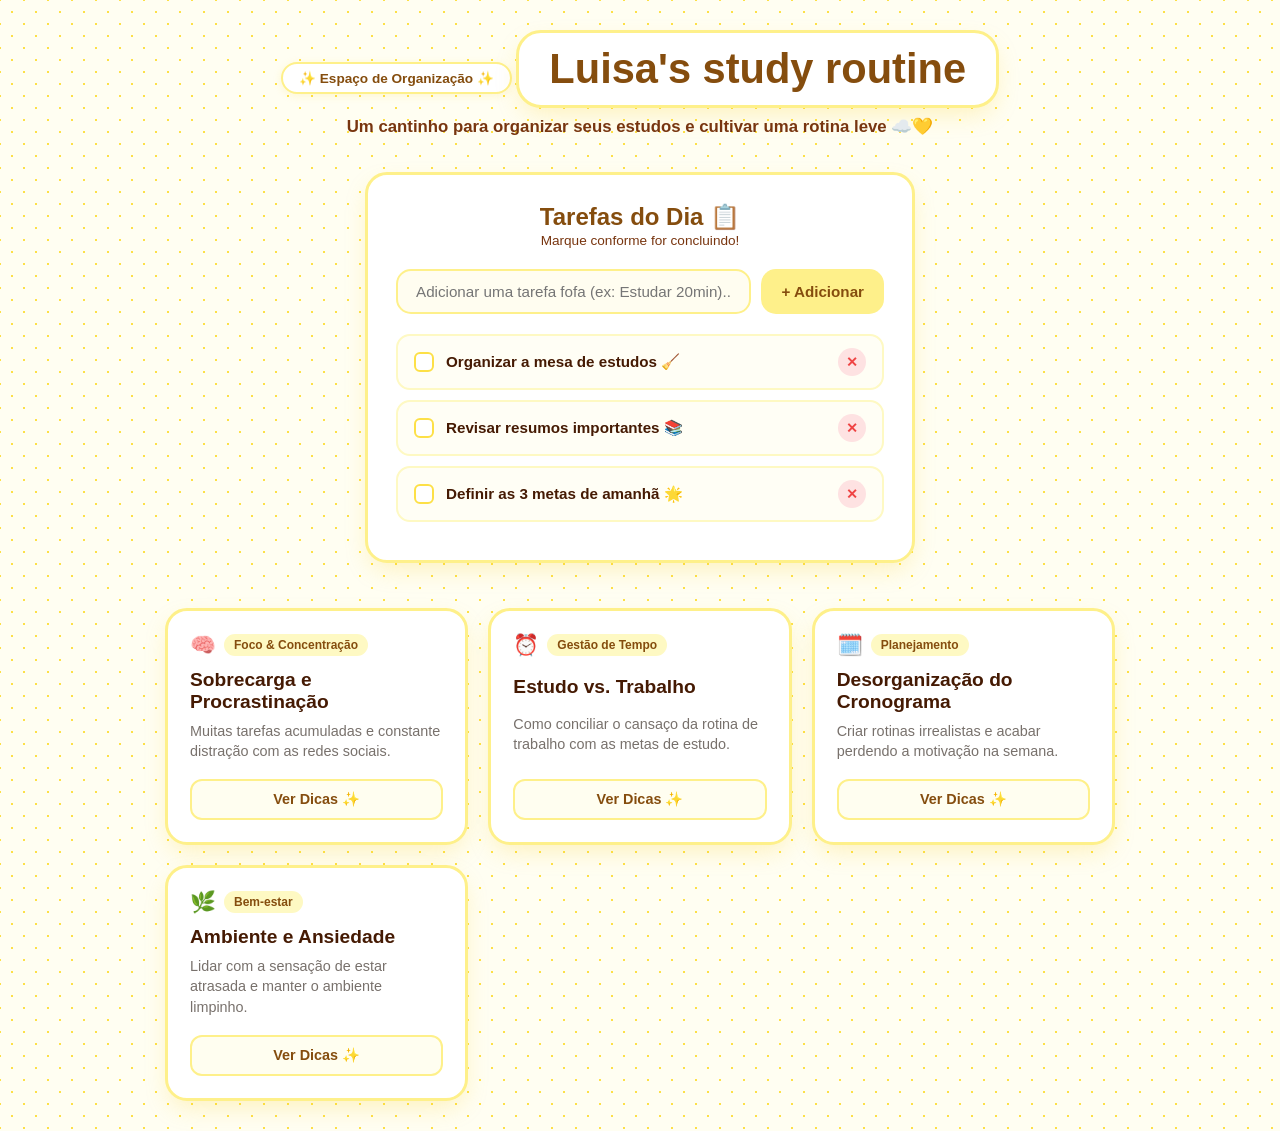
==== commit 18dc2a0b: "Update INDEX.html" ====
--- a/INDEX.html
+++ b/INDEX.html
@@ -4,11 +4,6 @@
     <meta charset="UTF-8">
     <meta name="viewport" content="width=device-width, initial-scale=1.0">
     <title>Luisa's study routine</title>
-    
-    <!-- Importação de Fontes Google: Fredoka e Quicksand -->
-    <link rel="preconnect" href="https://fonts.googleapis.com">
-    <link rel="preconnect" href="https://fonts.gstatic.com" crossorigin>
-    <link href="https://fonts.googleapis.com/css2?family=Fredoka:wght@400;500;600;700&family=Quicksand:wght@500;600;700&display=swap" rel="stylesheet">
 
     <!-- Arquivo CSS Externo -->
     <link rel="stylesheet" href="style.css">
@@ -288,4 +283,4 @@
         }
     </script>
 </body>
-</html>+</html>
